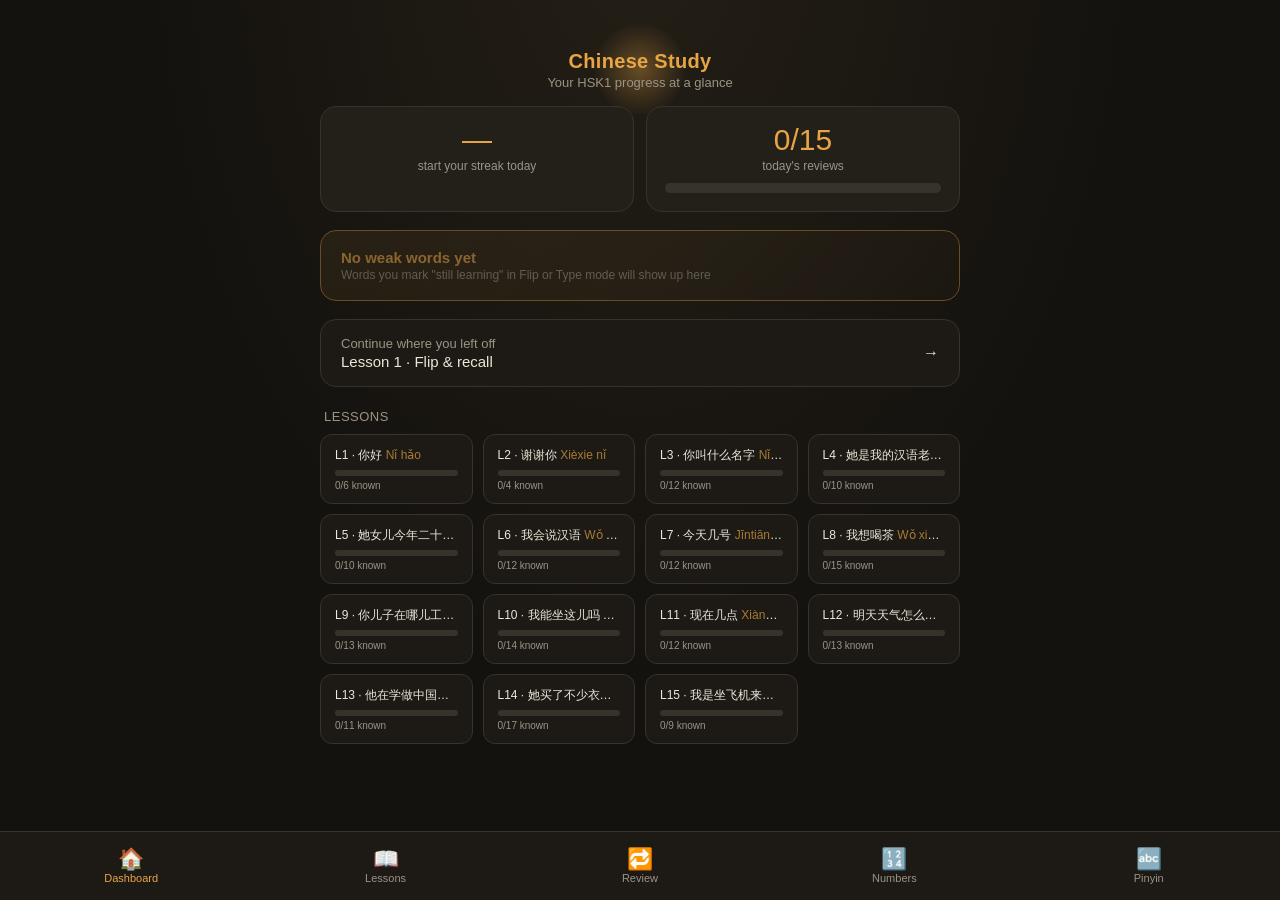
==== index.html @ 0a4b37fe "Fix Dashboard content hidden behind bottom nav; add pronunciation practice mic Dashboard fix: html/b" ====
<!DOCTYPE html>
<html lang="en">
<head>
<meta charset="UTF-8">
<meta name="viewport" content="width=device-width, initial-scale=1, viewport-fit=cover">
<title>Chinese Study</title>
<meta name="description" content="Offline Chinese Study app — HSK1 flashcards, typing drills, listening comprehension and a pinyin reference, in a dark amber night-shift theme.">
<meta name="theme-color" content="#14120f">
<link rel="manifest" href="manifest.webmanifest">
<link rel="icon" href="icons/icon-192.png">
<link rel="apple-touch-icon" href="icons/icon-192.png">
<meta name="apple-mobile-web-app-capable" content="yes">
<meta name="apple-mobile-web-app-status-bar-style" content="black-translucent">
<meta name="apple-mobile-web-app-title" content="Chinese Study">
<link rel="stylesheet" href="css/style.css">
</head>
<body>
<div class="wrap" id="screen"></div>
<nav class="bottom-nav" id="bottomNav"></nav>

<script src="data/lessons-data.js"></script>
<script src="data/pinyin-data.js"></script>
<script src="js/storage.js"></script>
<script src="js/speech.js"></script>
<script src="js/recorder.js"></script>
<script src="js/lessons.js"></script>
<script src="js/pinyin.js"></script>
<script src="js/dashboard.js"></script>
<script src="js/review.js"></script>
<script src="js/numbers.js"></script>
<script src="js/app.js"></script>
</body>
</html>
---- css/style.css ----
/* HSK1 Night Shift — shared amber night-shift theme.
   Extracted/unified from the original hsk1_lessons_*.html and hsk1_pinyin_reference.html files,
   plus new styles for the bottom nav, dashboard and review screens. */

:root {
  --bg: #14120f; --panel: #1d1a15; --card: #23201a; --amber: #e8a545; --amber-dim: #a97a35;
  --text: #ede6d8; --text-dim: #9c9384; --green: #7fb069; --red: #c96a5a; --border: #37322a;
}
* { box-sizing: border-box; }
/* No fixed height on html/body: a specified (not min-) height on a page taller than the
   viewport makes overflowing content spill past the box, and the bottom padding — reserved
   below for the fixed bottom nav — gets rendered at that fixed height instead of after the
   real (taller) content, so it stops actually reserving space. min-height avoids that trap. */
body {
  background: radial-gradient(ellipse at 50% -10%, #241f16 0%, var(--bg) 55%);
  color: var(--text); font-family: -apple-system, "Segoe UI", sans-serif; margin: 0;
  padding: 24px 16px calc(112px + env(safe-area-inset-bottom, 0px));
  min-height: 100vh;
}
.wrap { max-width: 640px; margin: 0 auto; }
a { color: inherit; }

/* ===== header ===== */
.lamp { width: 90px; height: 90px; margin: 0 auto 6px; border-radius: 50%; background: radial-gradient(circle, rgba(232,165,69,0.35) 0%, rgba(232,165,69,0.06) 60%, transparent 75%); }
h1 { text-align: center; font-size: 20px; font-weight: 600; letter-spacing: 0.3px; margin: -70px 0 2px; color: var(--amber); }
.sub { text-align: center; color: var(--text-dim); font-size: 13px; margin-bottom: 16px; }

/* ===== bottom nav (persistent across all screens) ===== */
.bottom-nav {
  position: fixed; left: 0; right: 0; bottom: 0; z-index: 50;
  display: flex; justify-content: space-around;
  background: var(--panel); border-top: 1px solid var(--border);
  padding: 6px 4px calc(6px + env(safe-area-inset-bottom, 0px));
}
.nav-item {
  flex: 1; min-width: 0; max-width: 140px; display: flex; flex-direction: column; align-items: center; gap: 3px;
  background: none; border: none; color: var(--text-dim); font-size: 11px; font-family: inherit;
  padding: 8px 4px; border-radius: 10px; cursor: pointer; height: 56px; justify-content: center;
}
.nav-item .nav-icon { font-size: 21px; line-height: 1; }
.nav-item .nav-label { max-width: 100%; white-space: nowrap; overflow: hidden; text-overflow: ellipsis; }
.nav-item.active { color: var(--amber); }
.nav-item:active { background: rgba(232,165,69,0.08); }

/* ===== shared toggles / tabs ===== */
.autoplay-row { display: flex; align-items: center; justify-content: center; gap: 8px; margin-bottom: 18px; font-size: 12px; color: var(--text-dim); }
.switch { position: relative; width: 38px; height: 22px; background: var(--panel); border: 1px solid var(--border); border-radius: 12px; cursor: pointer; flex-shrink: 0; }
.switch .knob { position: absolute; top: 2px; left: 2px; width: 16px; height: 16px; background: var(--text-dim); border-radius: 50%; transition: left 0.15s, background 0.15s; }
.switch.on { border-color: var(--amber); }
.switch.on .knob { left: 18px; background: var(--amber); }

.tabs { display: flex; gap: 6px; justify-content: center; margin-bottom: 12px; flex-wrap: wrap; }
.tab { background: var(--panel); border: 1px solid var(--border); color: var(--text-dim); padding: 9px 14px; border-radius: 16px; font-size: 12px; cursor: pointer; min-height: 36px; display: flex; align-items: center; }
.tab.active { color: var(--bg); background: var(--amber); border-color: var(--amber); }

.mode-toggle { display: flex; gap: 8px; justify-content: center; margin-bottom: 20px; flex-wrap: wrap; }
.mode-btn { background: var(--panel); border: 1px solid var(--border); color: var(--text-dim); padding: 10px 14px; border-radius: 8px; font-size: 12px; cursor: pointer; min-height: 40px; display: flex; align-items: center; }
.mode-btn.active { color: var(--bg); background: var(--amber); border-color: var(--amber); }

.progress-row { display: flex; justify-content: space-between; align-items: center; font-size: 12px; color: var(--text-dim); margin-bottom: 10px; padding: 0 4px; }
.progress-bar { height: 3px; background: var(--border); border-radius: 3px; margin-bottom: 24px; overflow: hidden; }
.progress-fill { height: 100%; background: var(--amber); transition: width 0.3s; }

/* ===== card (flip / type / listen / numbers / review) ===== */
.card { background: var(--card); border: 1px solid var(--border); border-radius: 16px; min-height: 260px; display: flex; flex-direction: column; align-items: center; justify-content: center; text-align: center; padding: 30px 24px; cursor: pointer; user-select: none; position: relative; }
.hanzi { font-size: 64px; color: var(--text); margin-bottom: 8px; line-height: 1; }
.pinyin { font-size: 18px; color: var(--amber); letter-spacing: 0.5px; }
.pos-tag { font-size: 11px; color: var(--text-dim); border: 1px solid var(--border); border-radius: 10px; padding: 2px 8px; margin-top: 8px; display: inline-block; }
.tap-hint { position: absolute; bottom: 14px; font-size: 11px; color: var(--text-dim); }
.back-english { font-size: 22px; color: var(--text); margin-bottom: 10px; }
.mnemonic { font-size: 14px; color: var(--text-dim); line-height: 1.55; max-width: 400px; margin-bottom: 12px; }
.mnemonic b { color: var(--amber); font-weight: 600; }
.example { font-size: 13px; color: var(--text-dim); border-top: 1px solid var(--border); padding-top: 12px; margin-top: 6px; max-width: 400px; line-height: 1.6; }
.example .ex-h { color: var(--text); font-size: 16px; }
.example .ex-p { color: var(--amber-dim); }

.speak-btn { background: none; border: 1px solid var(--amber-dim); color: var(--amber); width: 44px; height: 44px; border-radius: 50%; font-size: 17px; cursor: pointer; display: flex; align-items: center; justify-content: center; margin: 10px auto 0; }
.speak-btn:active { transform: scale(0.94); }
.speak-btn.speaking { color: var(--bg); background: var(--amber); }

/* ===== pronunciation practice (mic) ===== */
.audio-row { display: flex; gap: 10px; align-items: center; justify-content: center; margin: 10px 0 0; min-height: 44px; }
.audio-row .speak-btn { margin: 0; }
.mic-btn { background: none; border: 1px solid var(--amber-dim); color: var(--amber); width: 44px; height: 44px; border-radius: 50%; font-size: 17px; cursor: pointer; display: flex; align-items: center; justify-content: center; }
.mic-btn:active { transform: scale(0.94); }
.mic-btn.recording { color: var(--bg); background: var(--red); border-color: var(--red); animation: mic-pulse 1s ease-in-out infinite; }
.mic-btn.mic-btn-small { width: 34px; height: 34px; font-size: 13px; }
@keyframes mic-pulse { 0%, 100% { opacity: 1; } 50% { opacity: 0.5; } }
.mic-row { display: flex; gap: 8px; align-items: center; justify-content: center; flex-wrap: wrap; }
.mic-playback-btn { background: none; border: 1px solid var(--border); color: var(--text); font-size: 12px; padding: 8px 12px; border-radius: 16px; cursor: pointer; min-height: 34px; }
.mic-playback-btn.compare { border-color: var(--amber-dim); color: var(--amber); }
.mic-error { font-size: 11px; color: var(--text-dim); max-width: 220px; text-align: center; }

.type-input { width: 100%; max-width: 300px; background: var(--bg); border: 1px solid var(--border); color: var(--text); padding: 12px; border-radius: 8px; font-size: 16px; text-align: center; margin-top: 16px; }
.type-input:focus { outline: none; border-color: var(--amber); }
.type-input.wrong-input { border-color: var(--red); }
.submit-btn { background: var(--amber); color: var(--bg); border: none; padding: 12px 20px; border-radius: 8px; font-size: 14px; font-weight: 600; cursor: pointer; margin-top: 12px; min-height: 44px; }
.error-text { color: var(--red); font-size: 12px; margin-top: 8px; }

.feedback-badge { font-size: 15px; font-weight: 600; padding: 6px 16px; border-radius: 20px; margin-bottom: 12px; display: inline-block; }
.feedback-badge.correct { background: rgba(127,176,105,0.15); color: var(--green); }
.feedback-badge.wrong { background: rgba(201,106,90,0.15); color: var(--red); }
.your-answer { font-size: 13px; color: var(--text-dim); margin-bottom: 4px; }

.listen-play { background: var(--amber); color: var(--bg); border: none; width: 64px; height: 64px; border-radius: 50%; font-size: 26px; cursor: pointer; display: flex; align-items: center; justify-content: center; margin-bottom: 14px; }
.listen-play:active { transform: scale(0.95); }
.listen-hint { font-size: 12px; color: var(--text-dim); margin-bottom: 18px; }
.question-text { font-size: 16px; color: var(--text); margin-bottom: 4px; }
.question-hanzi { font-size: 13px; color: var(--text-dim); margin-bottom: 16px; }

.option-btn { width: 100%; max-width: 340px; background: var(--panel); border: 1px solid var(--border); color: var(--text); padding: 14px 16px; border-radius: 10px; font-size: 16px; cursor: pointer; margin-bottom: 10px; text-align: left; display: flex; align-items: center; gap: 10px; min-height: 52px; }
.option-btn .opt-letter { color: var(--amber); font-weight: 600; }
.opt-text { display: flex; flex-direction: column; gap: 2px; }
.opt-pinyin { color: var(--text); font-size: 15px; }
.opt-hanzi { color: var(--text-dim); font-size: 13px; }
.option-btn.correct-opt { border-color: var(--green); background: rgba(127,176,105,0.1); }
.option-btn.wrong-opt { border-color: var(--red); background: rgba(201,106,90,0.1); }

.controls { display: flex; justify-content: space-between; gap: 10px; margin-top: 18px; }
button.nav-btn { flex: 1; background: var(--panel); border: 1px solid var(--border); color: var(--text); padding: 14px; border-radius: 10px; font-size: 14px; cursor: pointer; min-height: 48px; }
button.know { border-color: var(--green); color: var(--green); }
button.learning { border-color: var(--red); color: var(--red); }
button.nav-btn:active { transform: scale(0.97); }

.stats { display: flex; justify-content: center; gap: 18px; margin-top: 22px; font-size: 12px; color: var(--text-dim); }
.stats span b { color: var(--text); }
.reset { display: block; margin: 30px auto 0; background: none; border: none; color: var(--text-dim); font-size: 12px; text-decoration: underline; cursor: pointer; padding: 8px; }

.num-big { font-size: 30px; color: var(--text); margin-bottom: 6px; }
.num-hint { font-size: 12px; color: var(--text-dim); margin-bottom: 18px; }
.soon-box { text-align: center; padding: 50px 20px; color: var(--text-dim); font-size: 14px; }

/* ===== pinyin reference ===== */
.section-title { font-size: 16px; font-weight: 600; color: var(--amber); margin: 26px 0 4px; }
.section-sub { font-size: 12px; color: var(--text-dim); margin-bottom: 14px; line-height: 1.5; }
.tone-shape { font-size: 22px; color: var(--amber-dim); letter-spacing: 2px; margin-right: 8px; }
.grid { display: grid; grid-template-columns: repeat(auto-fill, minmax(150px, 1fr)); gap: 12px; }
.tile {
  background: var(--card); border: 1px solid var(--border); border-radius: 16px;
  padding: 20px 12px; text-align: center; cursor: pointer; user-select: none;
  display: flex; flex-direction: column; align-items: center; gap: 5px;
  min-height: 100px; justify-content: center;
}
.tile:active { transform: scale(0.96); }
.tile.speaking { border-color: var(--amber); background: rgba(232,165,69,0.08); }
.tile .pinyin { font-size: 18px; color: var(--text); font-weight: 600; }
.tile .hanzi { font-size: 24px; color: var(--amber); line-height: 1.1; }
.tile .meaning { font-size: 11px; color: var(--text-dim); }
.tile .tag { font-size: 9px; color: var(--text-dim); border: 1px solid var(--border); border-radius: 8px; padding: 1px 6px; margin-top: 2px; }
.letter-header { font-size: 12px; color: var(--text-dim); margin: 18px 0 8px; text-transform: uppercase; letter-spacing: 1px; }
.top-row { display:flex; justify-content:center; gap:10px; margin-bottom: 16px; flex-wrap: wrap; }
.speed-btn { background: var(--panel); border: 1px solid var(--border); color: var(--text-dim); padding: 14px 16px; border-radius: 14px; font-size: 14px; font-weight: 600; cursor: pointer; min-height: 48px; display: flex; align-items: center; flex: 1; max-width: 130px; justify-content: center; }
.speed-btn.active { color: var(--bg); background: var(--amber-dim); border-color: var(--amber-dim); }
.voice-row { display: flex; justify-content: center; margin-bottom: 18px; }
.voice-select {
  background: var(--panel); border: 1px solid var(--border); color: var(--text);
  padding: 14px 16px; border-radius: 14px; font-size: 15px; max-width: 340px; min-height: 48px; width: 100%;
}
.voice-note { text-align: center; font-size: 12px; color: var(--text-dim); margin-bottom: 18px; line-height: 1.5; padding: 0 12px; }

/* ===== dashboard ===== */
.dash-grid { display: grid; grid-template-columns: 1fr 1fr; gap: 12px; margin-bottom: 18px; }
.dash-card { background: var(--card); border: 1px solid var(--border); border-radius: 16px; padding: 18px; text-align: center; }
.dash-card .big-num { font-size: 30px; color: var(--amber); line-height: 1; margin-bottom: 4px; }
.dash-card .dash-label { font-size: 12px; color: var(--text-dim); }
.goal-bar-wrap { background: var(--border); border-radius: 6px; height: 10px; overflow: hidden; margin-top: 10px; }
.goal-bar-fill { height: 100%; background: var(--amber); transition: width 0.3s; }

.review-cta {
  display: flex; align-items: center; justify-content: space-between; gap: 12px;
  background: linear-gradient(135deg, rgba(232,165,69,0.14), rgba(232,165,69,0.04));
  border: 1px solid var(--amber-dim); border-radius: 16px; padding: 18px 20px; margin-bottom: 18px;
  cursor: pointer; min-height: 64px;
}
.review-cta .rc-title { font-size: 15px; font-weight: 600; color: var(--amber); }
.review-cta .rc-sub { font-size: 12px; color: var(--text-dim); margin-top: 2px; }
.review-cta .rc-arrow { font-size: 22px; color: var(--amber); }
.review-cta.empty { opacity: 0.55; cursor: default; }

.continue-card {
  display: flex; align-items: center; justify-content: space-between; gap: 12px;
  background: var(--panel); border: 1px solid var(--border); border-radius: 16px;
  padding: 16px 20px; margin-bottom: 18px; cursor: pointer; min-height: 60px;
}
.continue-card .cc-title { font-size: 13px; color: var(--text-dim); }
.continue-card .cc-sub { font-size: 15px; color: var(--text); margin-top: 2px; }

.mastery-list-title { font-size: 13px; color: var(--text-dim); margin: 22px 4px 10px; text-transform: uppercase; letter-spacing: 0.5px; }
.mastery-grid { display: grid; grid-template-columns: repeat(auto-fill, minmax(140px, 1fr)); gap: 10px; margin-bottom: 12px; }
.mastery-pill { background: var(--panel); border: 1px solid var(--border); border-radius: 12px; padding: 12px 14px; cursor: pointer; min-height: 56px; }
.mastery-pill .mp-title { font-size: 12px; color: var(--text); margin-bottom: 6px; white-space: nowrap; overflow: hidden; text-overflow: ellipsis; }
.mastery-pill .mp-pinyin { color: var(--amber-dim); }
.mastery-pill .mp-bar-wrap { background: var(--border); border-radius: 4px; height: 6px; overflow: hidden; margin-bottom: 4px; }
.mastery-pill .mp-bar-fill { height: 100%; background: var(--green); }
.mastery-pill .mp-frac { font-size: 10px; color: var(--text-dim); }

.review-summary { text-align: center; padding: 40px 20px; }
.review-summary .rs-emoji { font-size: 44px; margin-bottom: 12px; }
.review-summary .rs-title { font-size: 18px; color: var(--amber); margin-bottom: 6px; }
.review-summary .rs-sub { font-size: 13px; color: var(--text-dim); }
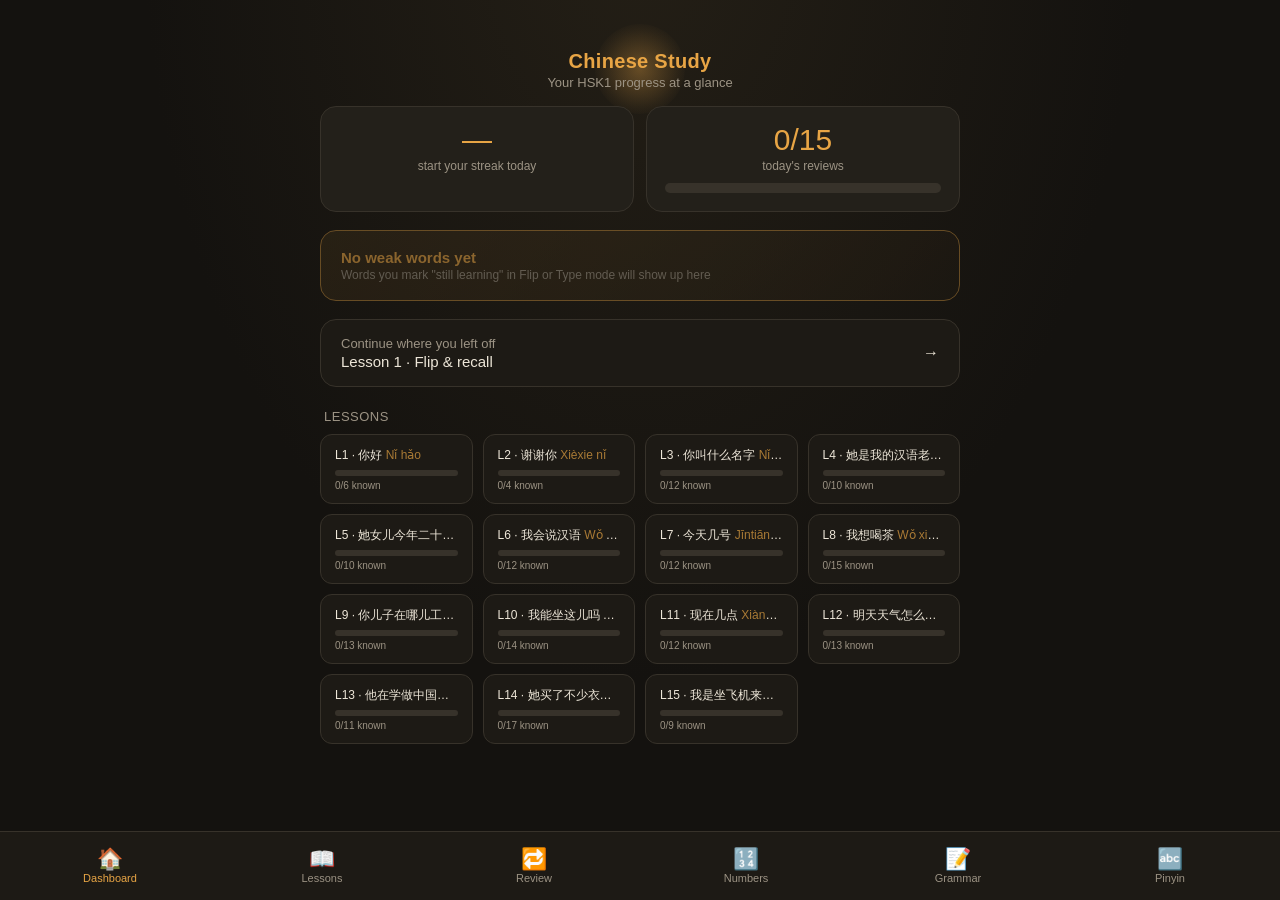
==== commit 1232b5b4: "Add Grammar Notes section (lessons 3-15, from the textbook's 注释) New top-level screen, structured li" ====
--- a/index.html
+++ b/index.html
@@ -4,7 +4,7 @@
 <meta charset="UTF-8">
 <meta name="viewport" content="width=device-width, initial-scale=1, viewport-fit=cover">
 <title>Chinese Study</title>
-<meta name="description" content="Offline Chinese Study app — HSK1 flashcards, typing drills, listening comprehension and a pinyin reference, in a dark amber night-shift theme.">
+<meta name="description" content="Offline Chinese Study app — HSK1 flashcards, typing drills, listening comprehension, grammar notes and a pinyin reference, in a dark amber night-shift theme.">
 <meta name="theme-color" content="#14120f">
 <link rel="manifest" href="manifest.webmanifest">
 <link rel="icon" href="icons/icon-192.png">
@@ -20,6 +20,7 @@
 
 <script src="data/lessons-data.js"></script>
 <script src="data/pinyin-data.js"></script>
+<script src="data/grammar-data.js"></script>
 <script src="js/storage.js"></script>
 <script src="js/speech.js"></script>
 <script src="js/recorder.js"></script>
@@ -28,6 +29,7 @@
 <script src="js/dashboard.js"></script>
 <script src="js/review.js"></script>
 <script src="js/numbers.js"></script>
+<script src="js/grammar.js"></script>
 <script src="js/app.js"></script>
 </body>
 </html>
--- a/css/style.css
+++ b/css/style.css
@@ -198,3 +198,34 @@
 .review-summary .rs-emoji { font-size: 44px; margin-bottom: 12px; }
 .review-summary .rs-title { font-size: 18px; color: var(--amber); margin-bottom: 6px; }
 .review-summary .rs-sub { font-size: 13px; color: var(--text-dim); }
+
+/* ===== grammar notes ===== */
+.grammar-card { background: var(--card); border: 1px solid var(--border); border-radius: 14px; margin-bottom: 10px; overflow: hidden; }
+.grammar-card-header { display: flex; justify-content: space-between; align-items: center; gap: 10px; padding: 14px 16px; cursor: pointer; min-height: 50px; }
+.grammar-card-header .gc-zh { color: var(--text); font-size: 15px; line-height: 1.4; }
+.grammar-card-header .gc-zh-p { color: var(--amber-dim); font-size: 12px; margin-top: 2px; }
+.grammar-card-header .gc-en { color: var(--text-dim); font-size: 12px; margin-top: 4px; line-height: 1.4; }
+.grammar-card-header .gc-chevron { color: var(--amber); font-size: 12px; flex-shrink: 0; transition: transform 0.2s; }
+.grammar-card.open .gc-chevron { transform: rotate(90deg); }
+.grammar-card-body { display: none; padding: 0 16px 16px; }
+.grammar-card.open .grammar-card-body { display: block; }
+
+.gc-block { margin-top: 14px; padding-top: 14px; border-top: 1px solid var(--border); }
+.gc-block:first-child { margin-top: 0; padding-top: 0; border-top: none; }
+.gc-zh-text { color: var(--text); font-size: 14px; line-height: 1.7; margin-bottom: 8px; }
+.gc-en-text { color: var(--text-dim); font-size: 13px; line-height: 1.65; }
+.gc-note { font-size: 12px; color: var(--amber-dim); border-left: 2px solid var(--amber-dim); padding: 2px 0 2px 10px; margin: 12px 0 0; line-height: 1.6; }
+
+.gc-table-wrap { overflow-x: auto; margin: 12px 0 0; border: 1px solid var(--border); border-radius: 10px; }
+.gc-table { border-collapse: collapse; width: 100%; font-size: 13px; }
+.gc-table th, .gc-table td { padding: 7px 12px; text-align: left; color: var(--text); white-space: nowrap; border-bottom: 1px solid var(--border); }
+.gc-table th { color: var(--amber-dim); font-weight: 600; background: var(--panel); font-size: 11px; }
+.gc-table tr:last-child td { border-bottom: none; }
+
+.gc-examples-title { font-size: 11px; color: var(--text-dim); text-transform: uppercase; letter-spacing: 0.5px; margin: 14px 0 6px; }
+.gc-example { display: flex; align-items: center; gap: 10px; padding: 9px 0; border-top: 1px solid var(--border); }
+.gc-example:first-of-type { border-top: none; }
+.gc-example .speak-btn { width: 32px; height: 32px; font-size: 13px; margin: 0; flex-shrink: 0; }
+.gc-example-text { flex: 1; min-width: 0; }
+.gc-example-raw { color: var(--text); font-size: 14px; line-height: 1.5; }
+.gc-example-pinyin { color: var(--amber-dim); font-size: 12px; margin-top: 2px; }
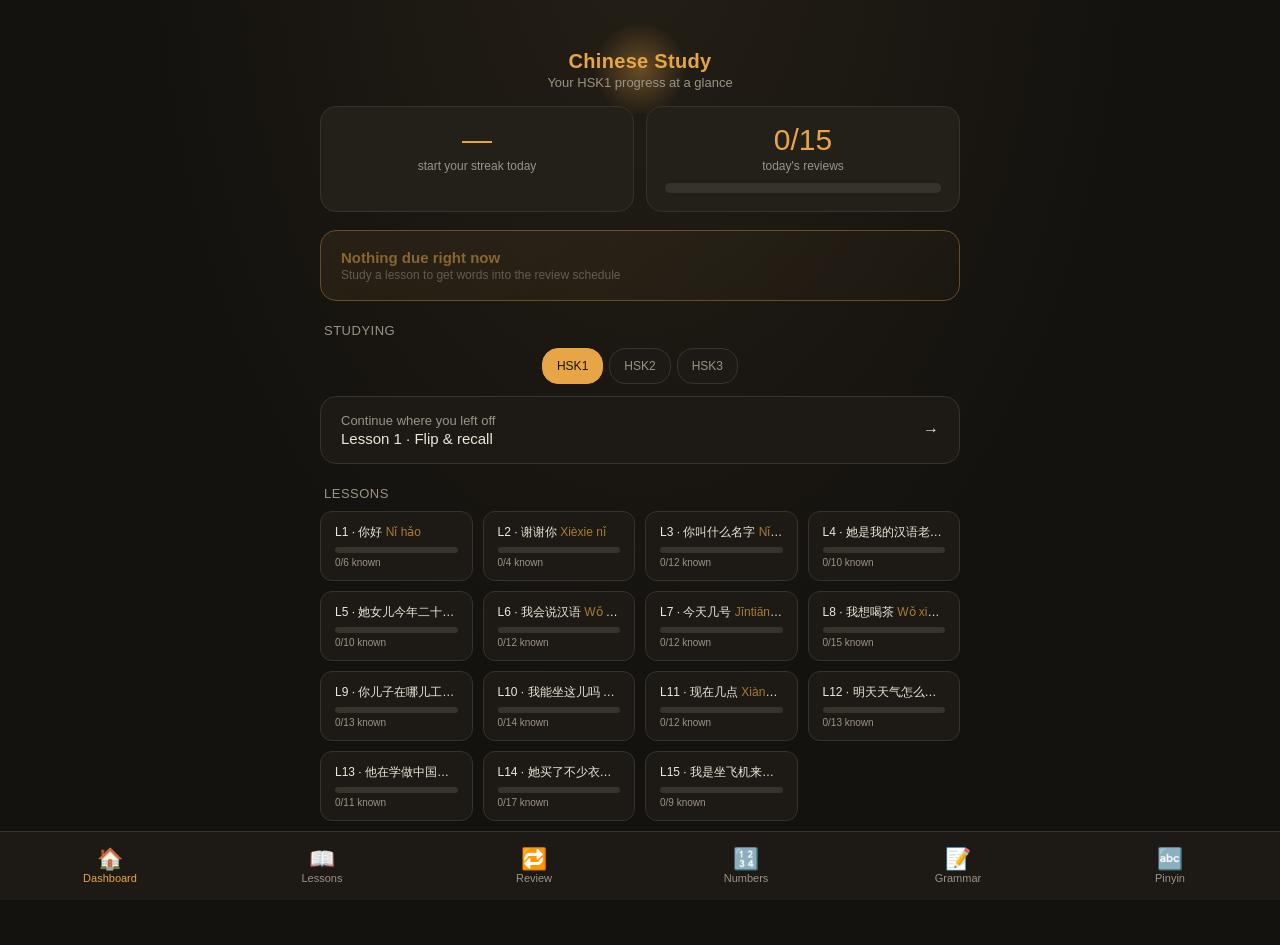
==== commit 18a08f4d: "Add book-aware restructuring (HSK1/HSK2/HSK3) and full HSK2 content Restructuring: - New Books regis" ====
--- a/index.html
+++ b/index.html
@@ -4,7 +4,7 @@
 <meta charset="UTF-8">
 <meta name="viewport" content="width=device-width, initial-scale=1, viewport-fit=cover">
 <title>Chinese Study</title>
-<meta name="description" content="Offline Chinese Study app — HSK1 flashcards, typing drills, listening comprehension, grammar notes and a pinyin reference, in a dark amber night-shift theme.">
+<meta name="description" content="Offline Chinese Study app — HSK flashcards, typing drills, listening comprehension, grammar notes and a pinyin reference, in a dark amber night-shift theme.">
 <meta name="theme-color" content="#14120f">
 <link rel="manifest" href="manifest.webmanifest">
 <link rel="icon" href="icons/icon-192.png">
@@ -18,9 +18,66 @@
 <div class="wrap" id="screen"></div>
 <nav class="bottom-nav" id="bottomNav"></nav>
 
-<script src="data/lessons-data.js"></script>
+<script src="data/book-registry.js"></script>
+<script src="data/hsk1/lessons/lesson-01.js"></script>
+<script src="data/hsk1/lessons/lesson-02.js"></script>
+<script src="data/hsk1/lessons/lesson-03.js"></script>
+<script src="data/hsk1/lessons/lesson-04.js"></script>
+<script src="data/hsk1/lessons/lesson-05.js"></script>
+<script src="data/hsk1/lessons/lesson-06.js"></script>
+<script src="data/hsk1/lessons/lesson-07.js"></script>
+<script src="data/hsk1/lessons/lesson-08.js"></script>
+<script src="data/hsk1/lessons/lesson-09.js"></script>
+<script src="data/hsk1/lessons/lesson-10.js"></script>
+<script src="data/hsk1/lessons/lesson-11.js"></script>
+<script src="data/hsk1/lessons/lesson-12.js"></script>
+<script src="data/hsk1/lessons/lesson-13.js"></script>
+<script src="data/hsk1/lessons/lesson-14.js"></script>
+<script src="data/hsk1/lessons/lesson-15.js"></script>
+<script src="data/hsk1/grammar/lesson-03.js"></script>
+<script src="data/hsk1/grammar/lesson-04.js"></script>
+<script src="data/hsk1/grammar/lesson-05.js"></script>
+<script src="data/hsk1/grammar/lesson-06.js"></script>
+<script src="data/hsk1/grammar/lesson-07.js"></script>
+<script src="data/hsk1/grammar/lesson-08.js"></script>
+<script src="data/hsk1/grammar/lesson-09.js"></script>
+<script src="data/hsk1/grammar/lesson-10.js"></script>
+<script src="data/hsk1/grammar/lesson-11.js"></script>
+<script src="data/hsk1/grammar/lesson-12.js"></script>
+<script src="data/hsk1/grammar/lesson-13.js"></script>
+<script src="data/hsk1/grammar/lesson-14.js"></script>
+<script src="data/hsk1/grammar/lesson-15.js"></script>
+<script src="data/hsk2/lessons/lesson-01.js"></script>
+<script src="data/hsk2/lessons/lesson-02.js"></script>
+<script src="data/hsk2/lessons/lesson-03.js"></script>
+<script src="data/hsk2/lessons/lesson-04.js"></script>
+<script src="data/hsk2/lessons/lesson-05.js"></script>
+<script src="data/hsk2/lessons/lesson-06.js"></script>
+<script src="data/hsk2/lessons/lesson-07.js"></script>
+<script src="data/hsk2/lessons/lesson-08.js"></script>
+<script src="data/hsk2/lessons/lesson-09.js"></script>
+<script src="data/hsk2/lessons/lesson-10.js"></script>
+<script src="data/hsk2/lessons/lesson-11.js"></script>
+<script src="data/hsk2/lessons/lesson-12.js"></script>
+<script src="data/hsk2/lessons/lesson-13.js"></script>
+<script src="data/hsk2/lessons/lesson-14.js"></script>
+<script src="data/hsk2/lessons/lesson-15.js"></script>
+<script src="data/hsk2/grammar/lesson-01.js"></script>
+<script src="data/hsk2/grammar/lesson-02.js"></script>
+<script src="data/hsk2/grammar/lesson-03.js"></script>
+<script src="data/hsk2/grammar/lesson-04.js"></script>
+<script src="data/hsk2/grammar/lesson-05.js"></script>
+<script src="data/hsk2/grammar/lesson-06.js"></script>
+<script src="data/hsk2/grammar/lesson-07.js"></script>
+<script src="data/hsk2/grammar/lesson-08.js"></script>
+<script src="data/hsk2/grammar/lesson-09.js"></script>
+<script src="data/hsk2/grammar/lesson-10.js"></script>
+<script src="data/hsk2/grammar/lesson-11.js"></script>
+<script src="data/hsk2/grammar/lesson-12.js"></script>
+<script src="data/hsk2/grammar/lesson-13.js"></script>
+<script src="data/hsk2/grammar/lesson-14.js"></script>
+<script src="data/hsk2/grammar/lesson-15.js"></script>
 <script src="data/pinyin-data.js"></script>
-<script src="data/grammar-data.js"></script>
 <script src="js/storage.js"></script>
 <script src="js/speech.js"></script>
 <script src="js/recorder.js"></script>
--- a/css/style.css
+++ b/css/style.css
@@ -71,8 +71,10 @@
 .mnemonic { font-size: 14px; color: var(--text-dim); line-height: 1.55; max-width: 400px; margin-bottom: 12px; }
 .mnemonic b { color: var(--amber); font-weight: 600; }
 .example { font-size: 13px; color: var(--text-dim); border-top: 1px solid var(--border); padding-top: 12px; margin-top: 6px; max-width: 400px; line-height: 1.6; }
+.example .ex-row { display: flex; align-items: center; gap: 8px; }
 .example .ex-h { color: var(--text); font-size: 16px; }
 .example .ex-p { color: var(--amber-dim); }
+.example .speak-btn { width: 32px; height: 32px; font-size: 13px; margin: 0; flex-shrink: 0; }
 
 .speak-btn { background: none; border: 1px solid var(--amber-dim); color: var(--amber); width: 44px; height: 44px; border-radius: 50%; font-size: 17px; cursor: pointer; display: flex; align-items: center; justify-content: center; margin: 10px auto 0; }
 .speak-btn:active { transform: scale(0.94); }
@@ -115,6 +117,21 @@
 .opt-hanzi { color: var(--text-dim); font-size: 13px; }
 .option-btn.correct-opt { border-color: var(--green); background: rgba(127,176,105,0.1); }
 .option-btn.wrong-opt { border-color: var(--red); background: rgba(201,106,90,0.1); }
+
+/* ===== Sentence Builder ===== */
+.sb-prompt-hanzi { font-size: 22px; color: var(--text); margin-bottom: 4px; line-height: 1.4; max-width: 380px; }
+.sb-prompt-pinyin { font-size: 14px; color: var(--amber-dim); margin-bottom: 18px; }
+.sb-prompt-english { font-size: 14px; color: var(--text-dim); margin-top: -12px; margin-bottom: 14px; }
+.built-row { width: 100%; max-width: 380px; min-height: 52px; display: flex; flex-wrap: wrap; gap: 8px; justify-content: center; align-items: center; border: 1px dashed var(--border); border-radius: 10px; padding: 10px; margin-bottom: 14px; }
+.built-placeholder { font-size: 12px; color: var(--text-dim); }
+.tile-bank { width: 100%; max-width: 380px; display: flex; flex-wrap: wrap; gap: 8px; justify-content: center; margin-bottom: 6px; }
+.tile-btn, .built-tile { display: flex; flex-direction: column; align-items: center; gap: 2px; background: var(--panel); border: 1px solid var(--border); color: var(--text); padding: 8px 12px; border-radius: 8px; cursor: pointer; min-height: 44px; justify-content: center; }
+.tile-btn.speaking { border-color: var(--amber); }
+.tile-btn:active, .built-tile:active { transform: scale(0.95); }
+.built-tile { background: var(--amber); border-color: var(--amber); color: var(--bg); }
+.tile-btn .tile-h, .built-tile .tile-h { font-size: 16px; }
+.tile-btn .tile-p, .built-tile .tile-p { font-size: 11px; color: var(--amber-dim); }
+.built-tile .tile-p { color: var(--bg); opacity: 0.75; }
 
 .controls { display: flex; justify-content: space-between; gap: 10px; margin-top: 18px; }
 button.nav-btn { flex: 1; background: var(--panel); border: 1px solid var(--border); color: var(--text); padding: 14px; border-radius: 10px; font-size: 14px; cursor: pointer; min-height: 48px; }
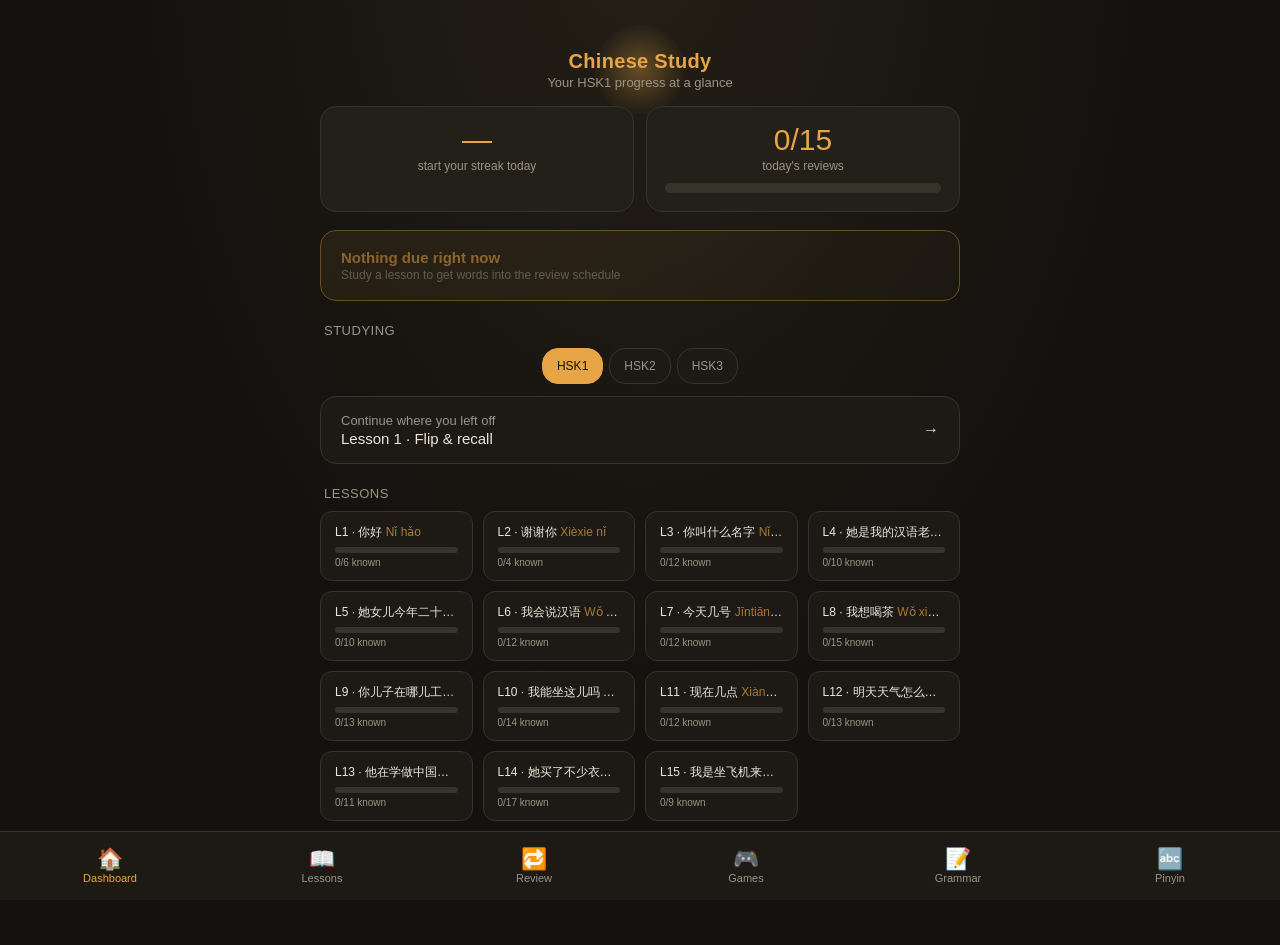
==== commit ed9ed445: "Add a Games section (Numbers + new Date & Weekday drill) and carry lesson selection across tabs Rena" ====
--- a/index.html
+++ b/index.html
@@ -77,6 +77,46 @@
 <script src="data/hsk2/grammar/lesson-13.js"></script>
 <script src="data/hsk2/grammar/lesson-14.js"></script>
 <script src="data/hsk2/grammar/lesson-15.js"></script>
+<script src="data/hsk3/lessons/lesson-01.js"></script>
+<script src="data/hsk3/lessons/lesson-02.js"></script>
+<script src="data/hsk3/lessons/lesson-03.js"></script>
+<script src="data/hsk3/lessons/lesson-04.js"></script>
+<script src="data/hsk3/lessons/lesson-05.js"></script>
+<script src="data/hsk3/lessons/lesson-06.js"></script>
+<script src="data/hsk3/lessons/lesson-07.js"></script>
+<script src="data/hsk3/lessons/lesson-08.js"></script>
+<script src="data/hsk3/lessons/lesson-09.js"></script>
+<script src="data/hsk3/lessons/lesson-10.js"></script>
+<script src="data/hsk3/lessons/lesson-11.js"></script>
+<script src="data/hsk3/lessons/lesson-12.js"></script>
+<script src="data/hsk3/lessons/lesson-13.js"></script>
+<script src="data/hsk3/lessons/lesson-14.js"></script>
+<script src="data/hsk3/lessons/lesson-15.js"></script>
+<script src="data/hsk3/lessons/lesson-16.js"></script>
+<script src="data/hsk3/lessons/lesson-17.js"></script>
+<script src="data/hsk3/lessons/lesson-18.js"></script>
+<script src="data/hsk3/lessons/lesson-19.js"></script>
+<script src="data/hsk3/lessons/lesson-20.js"></script>
+<script src="data/hsk3/grammar/lesson-01.js"></script>
+<script src="data/hsk3/grammar/lesson-02.js"></script>
+<script src="data/hsk3/grammar/lesson-03.js"></script>
+<script src="data/hsk3/grammar/lesson-04.js"></script>
+<script src="data/hsk3/grammar/lesson-05.js"></script>
+<script src="data/hsk3/grammar/lesson-06.js"></script>
+<script src="data/hsk3/grammar/lesson-07.js"></script>
+<script src="data/hsk3/grammar/lesson-08.js"></script>
+<script src="data/hsk3/grammar/lesson-09.js"></script>
+<script src="data/hsk3/grammar/lesson-10.js"></script>
+<script src="data/hsk3/grammar/lesson-11.js"></script>
+<script src="data/hsk3/grammar/lesson-12.js"></script>
+<script src="data/hsk3/grammar/lesson-13.js"></script>
+<script src="data/hsk3/grammar/lesson-14.js"></script>
+<script src="data/hsk3/grammar/lesson-15.js"></script>
+<script src="data/hsk3/grammar/lesson-16.js"></script>
+<script src="data/hsk3/grammar/lesson-17.js"></script>
+<script src="data/hsk3/grammar/lesson-18.js"></script>
+<script src="data/hsk3/grammar/lesson-19.js"></script>
+<script src="data/hsk3/grammar/lesson-20.js"></script>
 <script src="data/pinyin-data.js"></script>
 <script src="js/storage.js"></script>
 <script src="js/speech.js"></script>
@@ -86,6 +126,8 @@
 <script src="js/dashboard.js"></script>
 <script src="js/review.js"></script>
 <script src="js/numbers.js"></script>
+<script src="js/date-weekday.js"></script>
+<script src="js/games.js"></script>
 <script src="js/grammar.js"></script>
 <script src="js/app.js"></script>
 </body>
--- a/css/style.css
+++ b/css/style.css
@@ -246,3 +246,4 @@
 .gc-example-text { flex: 1; min-width: 0; }
 .gc-example-raw { color: var(--text); font-size: 14px; line-height: 1.5; }
 .gc-example-pinyin { color: var(--amber-dim); font-size: 12px; margin-top: 2px; }
+.gc-example-en { color: var(--text-dim); font-size: 12px; line-height: 1.5; margin-top: 3px; }
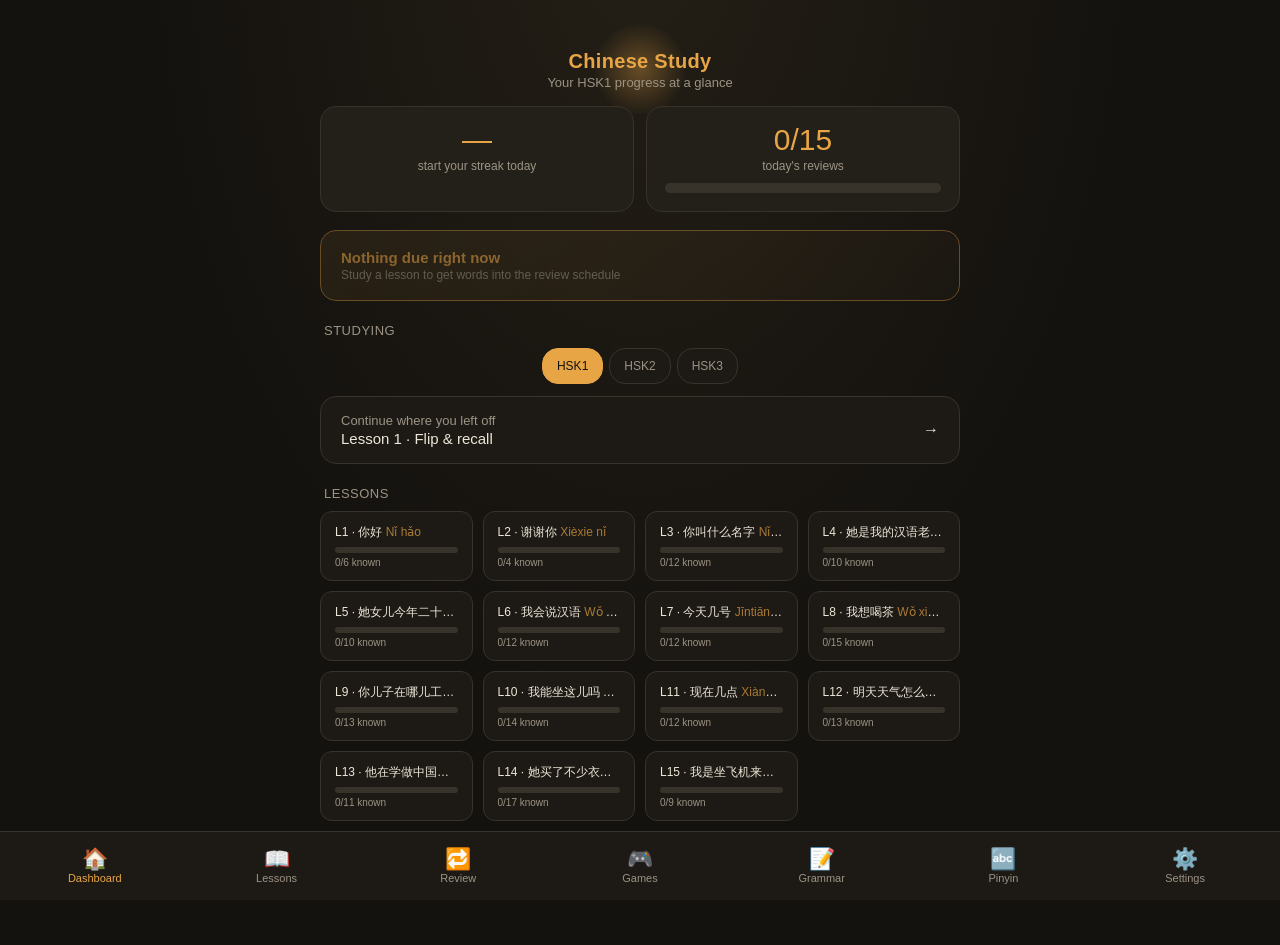
==== commit 3eed5b9a: "Add light/dark theme, Mahjong Tiles game, and fix Review's book pooling - Type the Answer / Numbers " ====
--- a/index.html
+++ b/index.html
@@ -4,7 +4,7 @@
 <meta charset="UTF-8">
 <meta name="viewport" content="width=device-width, initial-scale=1, viewport-fit=cover">
 <title>Chinese Study</title>
-<meta name="description" content="Offline Chinese Study app — HSK flashcards, typing drills, listening comprehension, grammar notes and a pinyin reference, in a dark amber night-shift theme.">
+<meta name="description" content="Offline Chinese Study app — HSK flashcards, typing drills, listening comprehension, grammar notes and a pinyin reference, with a dark amber night-shift theme (default) or light mode.">
 <meta name="theme-color" content="#14120f">
 <link rel="manifest" href="manifest.webmanifest">
 <link rel="icon" href="icons/icon-192.png">
@@ -119,6 +119,7 @@
 <script src="data/hsk3/grammar/lesson-20.js"></script>
 <script src="data/pinyin-data.js"></script>
 <script src="js/storage.js"></script>
+<script src="js/theme.js"></script>
 <script src="js/speech.js"></script>
 <script src="js/recorder.js"></script>
 <script src="js/lessons.js"></script>
@@ -127,8 +128,10 @@
 <script src="js/review.js"></script>
 <script src="js/numbers.js"></script>
 <script src="js/date-weekday.js"></script>
+<script src="js/mahjong.js"></script>
 <script src="js/games.js"></script>
 <script src="js/grammar.js"></script>
+<script src="js/settings.js"></script>
 <script src="js/app.js"></script>
 </body>
 </html>
--- a/css/style.css
+++ b/css/style.css
@@ -1,10 +1,32 @@
-/* HSK1 Night Shift — shared amber night-shift theme.
+/* HSK1 Night Shift — shared amber night-shift theme (the default/night-shift option, deliberately
+   chosen for low eye strain — never replaced, only offered alongside a light alternative below).
    Extracted/unified from the original hsk1_lessons_*.html and hsk1_pinyin_reference.html files,
-   plus new styles for the bottom nav, dashboard and review screens. */
-
+   plus new styles for the bottom nav, dashboard and review screens.
+
+   --on-accent is the text color used ON TOP of solid amber/red fills (buttons, active tabs, the
+   listening "play" circle, ...) — in this dark theme that's just the page background color again
+   (dark text reads fine on the bright amber/red fills), so it's defined here as an alias rather
+   than a second hardcoded value that could drift out of sync with --bg. The light theme below
+   gives --on-accent its own (light) value instead, since its amber/red fills are deliberately
+   darkened and need light text on top instead. */
 :root {
   --bg: #14120f; --panel: #1d1a15; --card: #23201a; --amber: #e8a545; --amber-dim: #a97a35;
   --text: #ede6d8; --text-dim: #9c9384; --green: #7fb069; --red: #c96a5a; --border: #37322a;
+  --on-accent: var(--bg);
+  --body-glow: #241f16;
+}
+/* Light mode — a toggle-able alternative (Settings > Appearance), not a system-preference-based
+   default: this app always opens in the dark amber theme above unless the person has explicitly
+   switched, and that choice persists (see Storage.getTheme/setTheme in js/storage.js). Every
+   color below was re-picked for contrast against a light background, not just inverted — the
+   dark theme's bright amber/green/red would all fail contrast as text or button fills on white,
+   so this uses deliberately deeper/darker shades of each while keeping the same warm-amber
+   identity. See Storage.setTheme's caller in js/settings.js for how [data-theme] gets applied. */
+:root[data-theme="light"] {
+  --bg: #faf6ee; --panel: #f0e9dc; --card: #ffffff; --amber: #b45309; --amber-dim: #92601f;
+  --text: #2a231c; --text-dim: #6f6558; --green: #15803d; --red: #b91c1c; --border: #e2d9c8;
+  --on-accent: #fffaf2;
+  --body-glow: #fff1d9;
 }
 * { box-sizing: border-box; }
 /* No fixed height on html/body: a specified (not min-) height on a page taller than the
@@ -12,7 +34,12 @@
    below for the fixed bottom nav — gets rendered at that fixed height instead of after the
    real (taller) content, so it stops actually reserving space. min-height avoids that trap. */
 body {
-  background: radial-gradient(ellipse at 50% -10%, #241f16 0%, var(--bg) 55%);
+  /* background-color explicitly, not just the gradient's background-image: the `background:`
+     shorthand alone resets background-color to transparent, which let the browser's own default
+     canvas (dark, independent of this app's theme) show through in any overscroll/rubber-band
+     area — most visible as a black strip while scrolling in light mode. */
+  background-color: var(--bg);
+  background-image: radial-gradient(ellipse at 50% -10%, var(--body-glow) 0%, var(--bg) 55%);
   color: var(--text); font-family: -apple-system, "Segoe UI", sans-serif; margin: 0;
   padding: 24px 16px calc(112px + env(safe-area-inset-bottom, 0px));
   min-height: 100vh;
@@ -51,11 +78,11 @@
 
 .tabs { display: flex; gap: 6px; justify-content: center; margin-bottom: 12px; flex-wrap: wrap; }
 .tab { background: var(--panel); border: 1px solid var(--border); color: var(--text-dim); padding: 9px 14px; border-radius: 16px; font-size: 12px; cursor: pointer; min-height: 36px; display: flex; align-items: center; }
-.tab.active { color: var(--bg); background: var(--amber); border-color: var(--amber); }
+.tab.active { color: var(--on-accent); background: var(--amber); border-color: var(--amber); }
 
 .mode-toggle { display: flex; gap: 8px; justify-content: center; margin-bottom: 20px; flex-wrap: wrap; }
 .mode-btn { background: var(--panel); border: 1px solid var(--border); color: var(--text-dim); padding: 10px 14px; border-radius: 8px; font-size: 12px; cursor: pointer; min-height: 40px; display: flex; align-items: center; }
-.mode-btn.active { color: var(--bg); background: var(--amber); border-color: var(--amber); }
+.mode-btn.active { color: var(--on-accent); background: var(--amber); border-color: var(--amber); }
 
 .progress-row { display: flex; justify-content: space-between; align-items: center; font-size: 12px; color: var(--text-dim); margin-bottom: 10px; padding: 0 4px; }
 .progress-bar { height: 3px; background: var(--border); border-radius: 3px; margin-bottom: 24px; overflow: hidden; }
@@ -78,14 +105,14 @@
 
 .speak-btn { background: none; border: 1px solid var(--amber-dim); color: var(--amber); width: 44px; height: 44px; border-radius: 50%; font-size: 17px; cursor: pointer; display: flex; align-items: center; justify-content: center; margin: 10px auto 0; }
 .speak-btn:active { transform: scale(0.94); }
-.speak-btn.speaking { color: var(--bg); background: var(--amber); }
+.speak-btn.speaking { color: var(--on-accent); background: var(--amber); }
 
 /* ===== pronunciation practice (mic) ===== */
 .audio-row { display: flex; gap: 10px; align-items: center; justify-content: center; margin: 10px 0 0; min-height: 44px; }
 .audio-row .speak-btn { margin: 0; }
 .mic-btn { background: none; border: 1px solid var(--amber-dim); color: var(--amber); width: 44px; height: 44px; border-radius: 50%; font-size: 17px; cursor: pointer; display: flex; align-items: center; justify-content: center; }
 .mic-btn:active { transform: scale(0.94); }
-.mic-btn.recording { color: var(--bg); background: var(--red); border-color: var(--red); animation: mic-pulse 1s ease-in-out infinite; }
+.mic-btn.recording { color: var(--on-accent); background: var(--red); border-color: var(--red); animation: mic-pulse 1s ease-in-out infinite; }
 .mic-btn.mic-btn-small { width: 34px; height: 34px; font-size: 13px; }
 @keyframes mic-pulse { 0%, 100% { opacity: 1; } 50% { opacity: 0.5; } }
 .mic-row { display: flex; gap: 8px; align-items: center; justify-content: center; flex-wrap: wrap; }
@@ -96,7 +123,8 @@
 .type-input { width: 100%; max-width: 300px; background: var(--bg); border: 1px solid var(--border); color: var(--text); padding: 12px; border-radius: 8px; font-size: 16px; text-align: center; margin-top: 16px; }
 .type-input:focus { outline: none; border-color: var(--amber); }
 .type-input.wrong-input { border-color: var(--red); }
-.submit-btn { background: var(--amber); color: var(--bg); border: none; padding: 12px 20px; border-radius: 8px; font-size: 14px; font-weight: 600; cursor: pointer; margin-top: 12px; min-height: 44px; }
+.submit-btn { background: var(--amber); color: var(--on-accent); border: none; padding: 12px 20px; border-radius: 8px; font-size: 14px; font-weight: 600; cursor: pointer; margin-top: 12px; min-height: 44px; }
+.submit-btn:disabled { opacity: 0.4; cursor: default; }
 .error-text { color: var(--red); font-size: 12px; margin-top: 8px; }
 
 .feedback-badge { font-size: 15px; font-weight: 600; padding: 6px 16px; border-radius: 20px; margin-bottom: 12px; display: inline-block; }
@@ -104,11 +132,13 @@
 .feedback-badge.wrong { background: rgba(201,106,90,0.15); color: var(--red); }
 .your-answer { font-size: 13px; color: var(--text-dim); margin-bottom: 4px; }
 
-.listen-play { background: var(--amber); color: var(--bg); border: none; width: 64px; height: 64px; border-radius: 50%; font-size: 26px; cursor: pointer; display: flex; align-items: center; justify-content: center; margin-bottom: 14px; }
+.listen-play { background: var(--amber); color: var(--on-accent); border: none; width: 64px; height: 64px; border-radius: 50%; font-size: 26px; cursor: pointer; display: flex; align-items: center; justify-content: center; margin-bottom: 14px; }
 .listen-play:active { transform: scale(0.95); }
 .listen-hint { font-size: 12px; color: var(--text-dim); margin-bottom: 18px; }
 .question-text { font-size: 16px; color: var(--text); margin-bottom: 4px; }
 .question-hanzi { font-size: 13px; color: var(--text-dim); margin-bottom: 16px; }
+.question-hanzi.has-english { margin-bottom: 4px; }
+.question-english { font-size: 13px; color: var(--text-dim); font-style: italic; margin-bottom: 16px; }
 
 .option-btn { width: 100%; max-width: 340px; background: var(--panel); border: 1px solid var(--border); color: var(--text); padding: 14px 16px; border-radius: 10px; font-size: 16px; cursor: pointer; margin-bottom: 10px; text-align: left; display: flex; align-items: center; gap: 10px; min-height: 52px; }
 .option-btn .opt-letter { color: var(--amber); font-weight: 600; }
@@ -128,10 +158,10 @@
 .tile-btn, .built-tile { display: flex; flex-direction: column; align-items: center; gap: 2px; background: var(--panel); border: 1px solid var(--border); color: var(--text); padding: 8px 12px; border-radius: 8px; cursor: pointer; min-height: 44px; justify-content: center; }
 .tile-btn.speaking { border-color: var(--amber); }
 .tile-btn:active, .built-tile:active { transform: scale(0.95); }
-.built-tile { background: var(--amber); border-color: var(--amber); color: var(--bg); }
+.built-tile { background: var(--amber); border-color: var(--amber); color: var(--on-accent); }
 .tile-btn .tile-h, .built-tile .tile-h { font-size: 16px; }
 .tile-btn .tile-p, .built-tile .tile-p { font-size: 11px; color: var(--amber-dim); }
-.built-tile .tile-p { color: var(--bg); opacity: 0.75; }
+.built-tile .tile-p { color: var(--on-accent); opacity: 0.75; }
 
 .controls { display: flex; justify-content: space-between; gap: 10px; margin-top: 18px; }
 button.nav-btn { flex: 1; background: var(--panel); border: 1px solid var(--border); color: var(--text); padding: 14px; border-radius: 10px; font-size: 14px; cursor: pointer; min-height: 48px; }
@@ -167,7 +197,7 @@
 .letter-header { font-size: 12px; color: var(--text-dim); margin: 18px 0 8px; text-transform: uppercase; letter-spacing: 1px; }
 .top-row { display:flex; justify-content:center; gap:10px; margin-bottom: 16px; flex-wrap: wrap; }
 .speed-btn { background: var(--panel); border: 1px solid var(--border); color: var(--text-dim); padding: 14px 16px; border-radius: 14px; font-size: 14px; font-weight: 600; cursor: pointer; min-height: 48px; display: flex; align-items: center; flex: 1; max-width: 130px; justify-content: center; }
-.speed-btn.active { color: var(--bg); background: var(--amber-dim); border-color: var(--amber-dim); }
+.speed-btn.active { color: var(--on-accent); background: var(--amber-dim); border-color: var(--amber-dim); }
 .voice-row { display: flex; justify-content: center; margin-bottom: 18px; }
 .voice-select {
   background: var(--panel); border: 1px solid var(--border); color: var(--text);
@@ -247,3 +277,20 @@
 .gc-example-raw { color: var(--text); font-size: 14px; line-height: 1.5; }
 .gc-example-pinyin { color: var(--amber-dim); font-size: 12px; margin-top: 2px; }
 .gc-example-en { color: var(--text-dim); font-size: 12px; line-height: 1.5; margin-top: 3px; }
+
+/* ===== settings ===== */
+.settings-row {
+  display: flex; align-items: center; justify-content: space-between; gap: 12px;
+  background: var(--panel); border: 1px solid var(--border); border-radius: 14px;
+  padding: 16px 18px; margin-bottom: 10px; min-height: 60px;
+}
+.settings-row .sr-label { font-size: 14px; color: var(--text); }
+.settings-row .sr-sub { font-size: 12px; color: var(--text-dim); margin-top: 2px; }
+.theme-options { display: flex; gap: 10px; margin-bottom: 18px; }
+.theme-option {
+  flex: 1; background: var(--panel); border: 1px solid var(--border); border-radius: 14px;
+  padding: 16px 12px; text-align: center; cursor: pointer; color: var(--text-dim); font-size: 13px;
+}
+.theme-option .to-swatch { width: 100%; height: 40px; border-radius: 8px; margin-bottom: 10px; border: 1px solid var(--border); }
+.theme-option.active { border-color: var(--amber); color: var(--text); }
+.theme-option.active .to-swatch { border-color: var(--amber); }
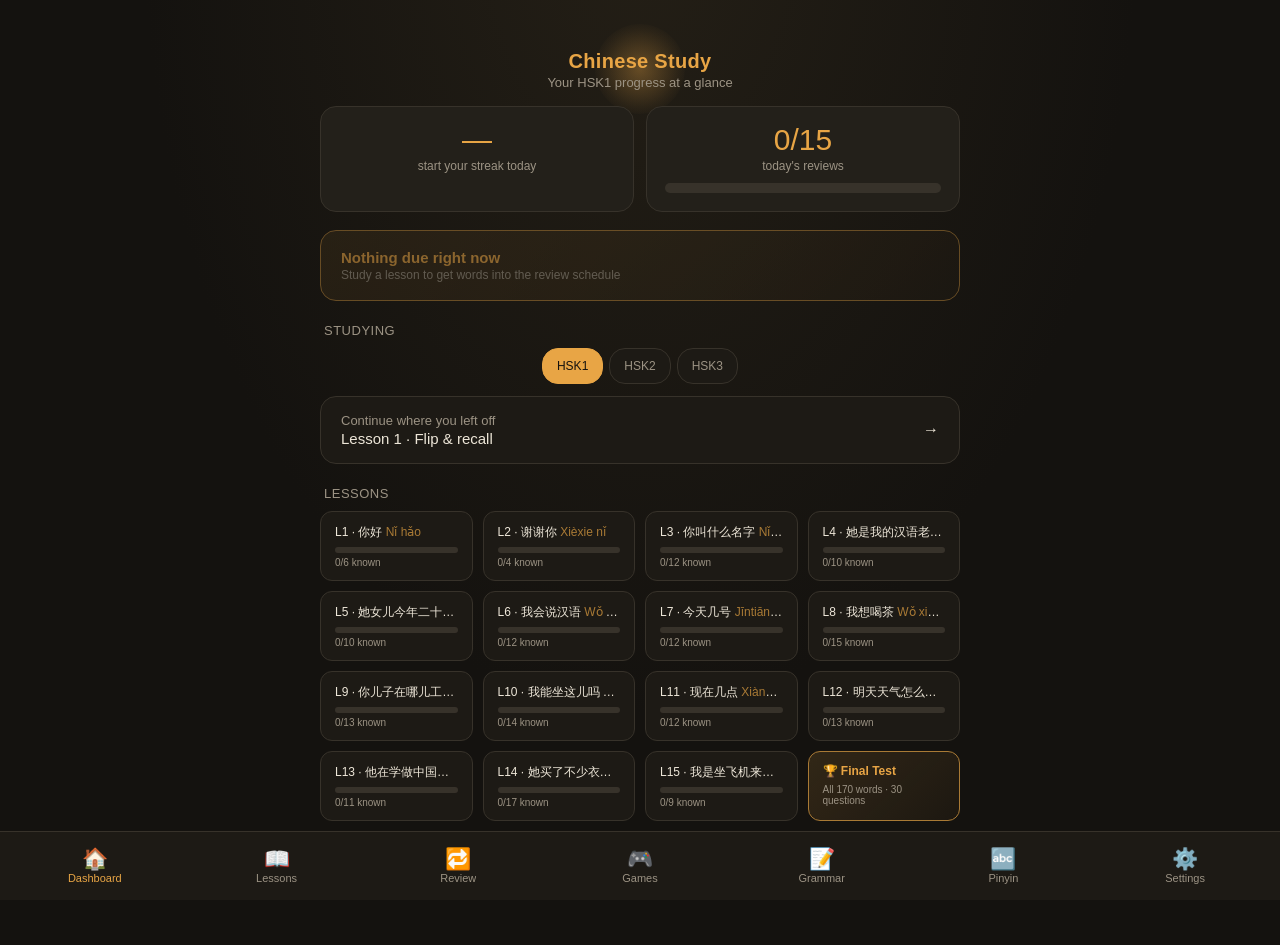
==== commit b240cc45: "Add Colors game and an end-of-book Final Test - New Colors game (4th entry in the Games tab): 14 bas" ====
--- a/index.html
+++ b/index.html
@@ -125,10 +125,12 @@
 <script src="js/lessons.js"></script>
 <script src="js/pinyin.js"></script>
 <script src="js/dashboard.js"></script>
+<script src="js/final-test.js"></script>
 <script src="js/review.js"></script>
 <script src="js/numbers.js"></script>
 <script src="js/date-weekday.js"></script>
 <script src="js/mahjong.js"></script>
+<script src="js/colors.js"></script>
 <script src="js/games.js"></script>
 <script src="js/grammar.js"></script>
 <script src="js/settings.js"></script>
--- a/css/style.css
+++ b/css/style.css
@@ -177,6 +177,12 @@
 .num-hint { font-size: 12px; color: var(--text-dim); margin-bottom: 18px; }
 .soon-box { text-align: center; padding: 50px 20px; color: var(--text-dim); font-size: 14px; }
 
+/* ===== Mahjong Tiles game ===== */
+/* The tile artwork's own ivory/black/red/green/blue palette is intentionally fixed, not themed
+   via --amber/--text/etc. — a physical tile looks the same in dark or light mode. */
+.mj-tile-art { margin-bottom: 6px; line-height: 0; }
+.mj-tile-art svg { display: block; }
+
 /* ===== pinyin reference ===== */
 .section-title { font-size: 16px; font-weight: 600; color: var(--amber); margin: 26px 0 4px; }
 .section-sub { font-size: 12px; color: var(--text-dim); margin-bottom: 14px; line-height: 1.5; }
@@ -240,6 +246,8 @@
 .mastery-pill .mp-bar-wrap { background: var(--border); border-radius: 4px; height: 6px; overflow: hidden; margin-bottom: 4px; }
 .mastery-pill .mp-bar-fill { height: 100%; background: var(--green); }
 .mastery-pill .mp-frac { font-size: 10px; color: var(--text-dim); }
+.mastery-pill.final-test-pill { border-color: var(--amber-dim); background: linear-gradient(135deg, rgba(232,165,69,0.14), rgba(232,165,69,0.04)); }
+.mastery-pill.final-test-pill .mp-title { color: var(--amber); font-weight: 600; }
 
 .review-summary { text-align: center; padding: 40px 20px; }
 .review-summary .rs-emoji { font-size: 44px; margin-bottom: 12px; }
@@ -294,3 +302,20 @@
 .theme-option .to-swatch { width: 100%; height: 40px; border-radius: 8px; margin-bottom: 10px; border: 1px solid var(--border); }
 .theme-option.active { border-color: var(--amber); color: var(--text); }
 .theme-option.active .to-swatch { border-color: var(--amber); }
+
+/* ===== Final Test missed-words review list ===== */
+.missed-list { margin-top: 4px; }
+.missed-lesson-label { font-size: 11px; color: var(--amber-dim); text-transform: uppercase; letter-spacing: 0.5px; margin: 14px 4px 6px; }
+.missed-word {
+  display: flex; align-items: baseline; justify-content: space-between; gap: 10px;
+  background: var(--panel); border: 1px solid var(--border); border-radius: 10px;
+  padding: 10px 14px; margin-bottom: 6px; cursor: pointer; min-height: 44px;
+}
+.missed-word:active { transform: scale(0.98); }
+.missed-word .mw-hanzi { color: var(--text); font-size: 15px; white-space: nowrap; }
+.missed-word .mw-pinyin { color: var(--amber-dim); font-size: 12px; }
+.missed-word .mw-en { color: var(--text-dim); font-size: 12px; text-align: right; }
+
+/* ===== Colors game swatch ===== */
+.color-swatch { width: 84px; height: 84px; border-radius: 14px; margin: 6px auto 10px; border: 1px solid var(--border); }
+.color-swatch.needs-outline { border: 2px solid var(--text-dim); }
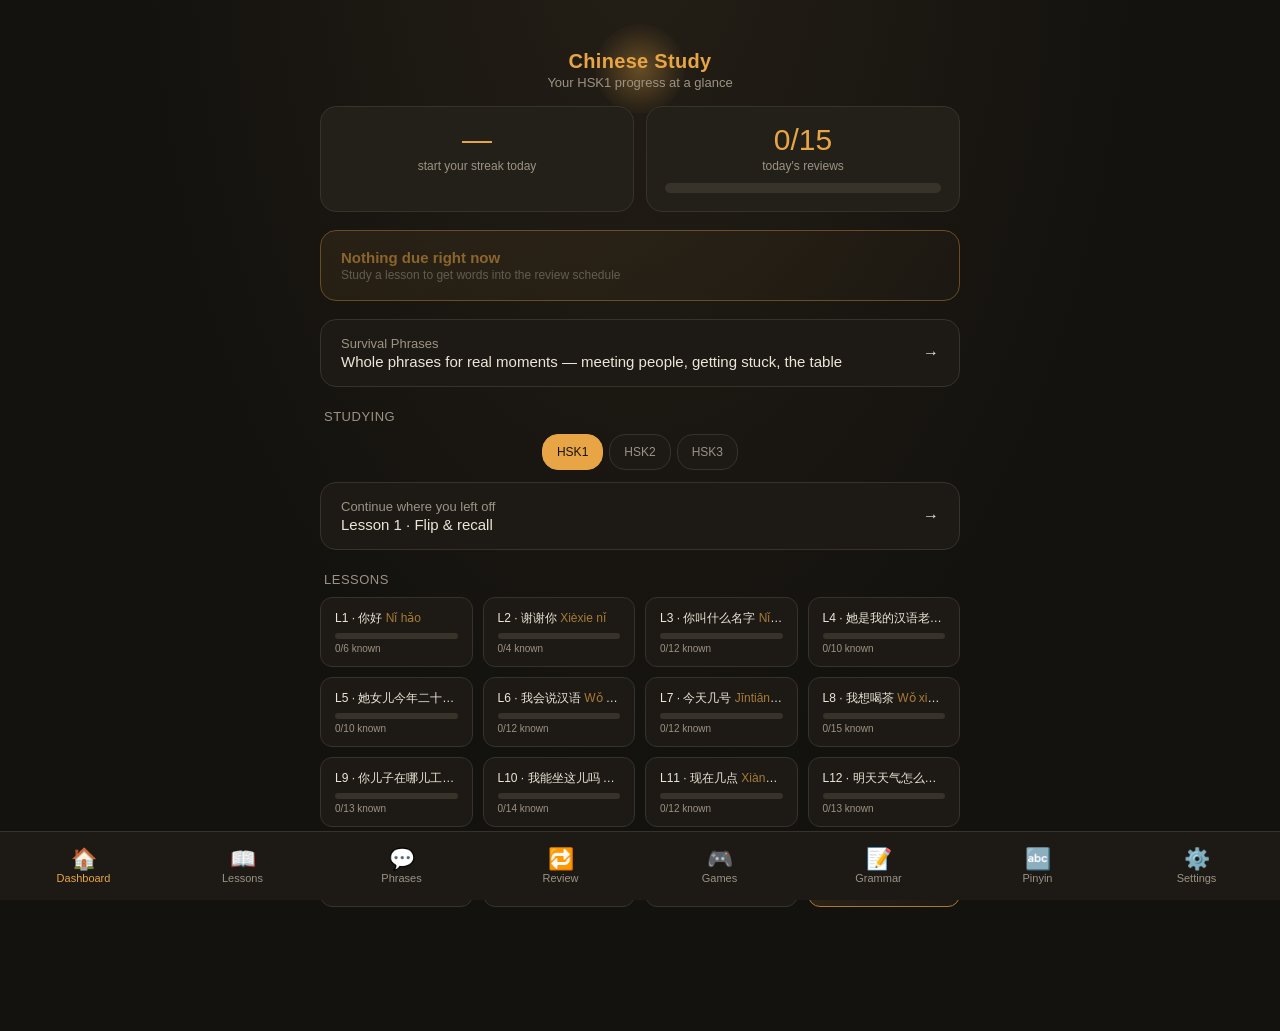
==== commit ce991af3: "Add Free Production speaking mode and a merged Survival Phrases module Free Production is a new, har" ====
--- a/index.html
+++ b/index.html
@@ -123,6 +123,7 @@
 <script src="js/speech.js"></script>
 <script src="js/recorder.js"></script>
 <script src="js/lessons.js"></script>
+<script src="js/survival-phrases.js"></script>
 <script src="js/pinyin.js"></script>
 <script src="js/dashboard.js"></script>
 <script src="js/final-test.js"></script>
@@ -134,6 +135,7 @@
 <script src="js/games.js"></script>
 <script src="js/grammar.js"></script>
 <script src="js/settings.js"></script>
+<script src="js/speech-input.js"></script>
 <script src="js/app.js"></script>
 </body>
 </html>
